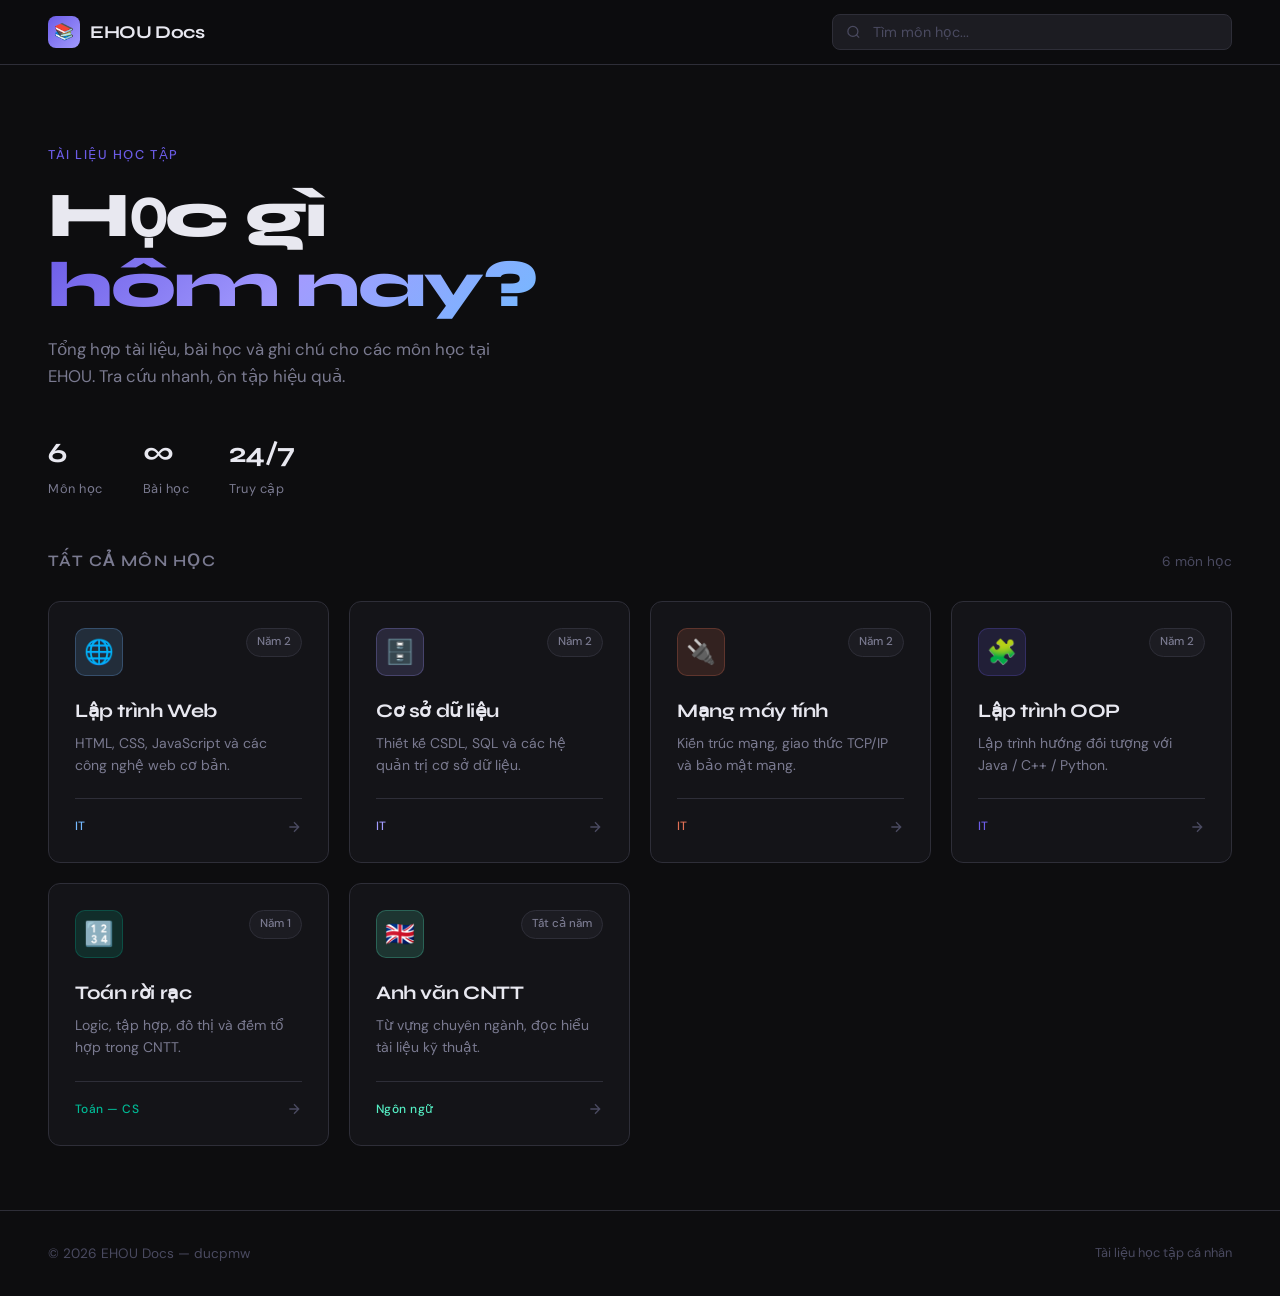
==== index.html @ 604a4f63 "init: EHOU Docs — static learning site Full project setup: homepage with subject card grid, 6 subjec" ====
<!DOCTYPE html>
<html lang="vi">
<head>
  <meta charset="UTF-8" />
  <meta name="viewport" content="width=device-width, initial-scale=1.0" />
  <title>EHOU Docs — Tài liệu học tập</title>
  <meta name="description" content="Website tài liệu học tập cá nhân — ôn tập nhanh, tra cứu dễ." />
  <link rel="icon" href="data:image/svg+xml,<svg xmlns='http://www.w3.org/2000/svg' viewBox='0 0 100 100'><text y='.9em' font-size='90'>📚</text></svg>" />
  <link rel="stylesheet" href="assets/css/global.css" />
  <link rel="stylesheet" href="assets/css/home.css" />
</head>
<body>

<header class="site-header">
  <div class="header-inner">
    <a href="/" class="logo">
      <div class="logo-icon">📚</div>
      EHOU Docs
    </a>
    <div class="search-wrapper">
      <svg class="search-icon" width="15" height="15" viewBox="0 0 24 24" fill="none" stroke="currentColor" stroke-width="2">
        <circle cx="11" cy="11" r="8"/><path d="m21 21-4.35-4.35"/>
      </svg>
      <input type="text" id="search-input" placeholder="Tìm môn học..." autocomplete="off" spellcheck="false" />
    </div>
  </div>
</header>

<main>
  <section class="hero">
    <p class="hero-eyebrow">Tài liệu học tập</p>
    <h1 class="hero-title">Học gì<br /><span>hôm nay?</span></h1>
    <p class="hero-sub">Tổng hợp tài liệu, bài học và ghi chú cho các môn học tại EHOU. Tra cứu nhanh, ôn tập hiệu quả.</p>
    <div class="stats-row">
      <div class="stat">
        <span class="stat-number" id="stat-subjects">0</span>
        <span class="stat-label">Môn học</span>
      </div>
      <div class="stat">
        <span class="stat-number">∞</span>
        <span class="stat-label">Bài học</span>
      </div>
      <div class="stat">
        <span class="stat-number">24/7</span>
        <span class="stat-label">Truy cập</span>
      </div>
    </div>
  </section>

  <section class="subjects-section">
    <div class="section-header">
      <span class="section-title">Tất cả môn học</span>
      <span id="subjects-count"></span>
    </div>

    <div class="subjects-grid" id="subjects-grid">

      <!-- Lập trình Web -->
      <a href="subjects/web-programming.html" class="subject-card" style="--card-accent: var(--accent-cs)">
        <div class="card-top">
          <div class="card-icon">🌐</div>
          <span class="card-badge">Năm 2</span>
        </div>
        <div class="card-name">Lập trình Web</div>
        <div class="card-desc">HTML, CSS, JavaScript và các công nghệ web cơ bản.</div>
        <div class="card-footer">
          <span class="card-tag">IT</span>
          <svg class="card-arrow" width="16" height="16" viewBox="0 0 24 24" fill="none" stroke="currentColor" stroke-width="2"><path d="M5 12h14M12 5l7 7-7 7"/></svg>
        </div>
      </a>

      <!-- Cơ sở dữ liệu -->
      <a href="subjects/database.html" class="subject-card" style="--card-accent: var(--accent-econ)">
        <div class="card-top">
          <div class="card-icon">🗄️</div>
          <span class="card-badge">Năm 2</span>
        </div>
        <div class="card-name">Cơ sở dữ liệu</div>
        <div class="card-desc">Thiết kế CSDL, SQL và các hệ quản trị cơ sở dữ liệu.</div>
        <div class="card-footer">
          <span class="card-tag">IT</span>
          <svg class="card-arrow" width="16" height="16" viewBox="0 0 24 24" fill="none" stroke="currentColor" stroke-width="2"><path d="M5 12h14M12 5l7 7-7 7"/></svg>
        </div>
      </a>

      <!-- Mạng máy tính -->
      <a href="subjects/networking.html" class="subject-card" style="--card-accent: var(--accent-physics)">
        <div class="card-top">
          <div class="card-icon">🔌</div>
          <span class="card-badge">Năm 2</span>
        </div>
        <div class="card-name">Mạng máy tính</div>
        <div class="card-desc">Kiến trúc mạng, giao thức TCP/IP và bảo mật mạng.</div>
        <div class="card-footer">
          <span class="card-tag">IT</span>
          <svg class="card-arrow" width="16" height="16" viewBox="0 0 24 24" fill="none" stroke="currentColor" stroke-width="2"><path d="M5 12h14M12 5l7 7-7 7"/></svg>
        </div>
      </a>

      <!-- Lập trình hướng đối tượng -->
      <a href="subjects/oop.html" class="subject-card" style="--card-accent: var(--accent-math)">
        <div class="card-top">
          <div class="card-icon">🧩</div>
          <span class="card-badge">Năm 2</span>
        </div>
        <div class="card-name">Lập trình OOP</div>
        <div class="card-desc">Lập trình hướng đối tượng với Java / C++ / Python.</div>
        <div class="card-footer">
          <span class="card-tag">IT</span>
          <svg class="card-arrow" width="16" height="16" viewBox="0 0 24 24" fill="none" stroke="currentColor" stroke-width="2"><path d="M5 12h14M12 5l7 7-7 7"/></svg>
        </div>
      </a>

      <!-- Toán rời rạc -->
      <a href="subjects/discrete-math.html" class="subject-card" style="--card-accent: var(--accent-english)">
        <div class="card-top">
          <div class="card-icon">🔢</div>
          <span class="card-badge">Năm 1</span>
        </div>
        <div class="card-name">Toán rời rạc</div>
        <div class="card-desc">Logic, tập hợp, đồ thị và đếm tổ hợp trong CNTT.</div>
        <div class="card-footer">
          <span class="card-tag">Toán — CS</span>
          <svg class="card-arrow" width="16" height="16" viewBox="0 0 24 24" fill="none" stroke="currentColor" stroke-width="2"><path d="M5 12h14M12 5l7 7-7 7"/></svg>
        </div>
      </a>

      <!-- Anh văn chuyên ngành -->
      <a href="subjects/english-it.html" class="subject-card" style="--card-accent: var(--accent-bio)">
        <div class="card-top">
          <div class="card-icon">🇬🇧</div>
          <span class="card-badge">Tất cả năm</span>
        </div>
        <div class="card-name">Anh văn CNTT</div>
        <div class="card-desc">Từ vựng chuyên ngành, đọc hiểu tài liệu kỹ thuật.</div>
        <div class="card-footer">
          <span class="card-tag">Ngôn ngữ</span>
          <svg class="card-arrow" width="16" height="16" viewBox="0 0 24 24" fill="none" stroke="currentColor" stroke-width="2"><path d="M5 12h14M12 5l7 7-7 7"/></svg>
        </div>
      </a>

    </div>

    <div class="no-results">
      <div class="no-results-icon">🔍</div>
      <h3>Không tìm thấy</h3>
      <p>Thử từ khóa khác hoặc kiểm tra chính tả.</p>
    </div>
  </section>
</main>

<footer class="site-footer">
  <div class="footer-inner">
    <span class="footer-copy">© <span id="footer-year"></span> EHOU Docs — ducpmw</span>
    <span class="footer-meta">Tài liệu học tập cá nhân</span>
  </div>
</footer>

<script src="assets/js/main.js"></script>
<script>
  document.getElementById('footer-year').textContent = new Date().getFullYear();
  const cards = document.querySelectorAll('.subject-card');
  document.getElementById('stat-subjects').textContent = cards.length;
  document.getElementById('subjects-count').textContent = `${cards.length} môn học`;
</script>

</body>
</html>
---- assets/css/global.css ----
@import url('https://fonts.googleapis.com/css2?family=Syne:wght@400;500;600;700;800&family=DM+Sans:ital,opsz,wght@0,9..40,300;0,9..40,400;0,9..40,500;1,9..40,300&display=swap');

*, *::before, *::after {
  box-sizing: border-box;
  margin: 0;
  padding: 0;
}

:root {
  --bg: #0d0d0f;
  --bg-2: #141418;
  --bg-3: #1c1c22;
  --surface: #22222a;
  --border: #2e2e38;
  --text: #e8e8f0;
  --text-muted: #7a7a90;
  --text-dim: #4a4a60;

  --accent-math: #6c5ce7;
  --accent-english: #00b894;
  --accent-physics: #e17055;
  --accent-chemistry: #fd79a8;
  --accent-history: #fdcb6e;
  --accent-bio: #55efc4;
  --accent-cs: #74b9ff;
  --accent-econ: #a29bfe;

  --font-display: 'Syne', sans-serif;
  --font-body: 'DM Sans', sans-serif;

  --radius: 12px;
  --radius-sm: 8px;
  --transition: 0.2s ease;
}

html {
  scroll-behavior: smooth;
}

body {
  background: var(--bg);
  color: var(--text);
  font-family: var(--font-body);
  font-size: 16px;
  line-height: 1.6;
  min-height: 100vh;
  -webkit-font-smoothing: antialiased;
  -moz-osx-font-smoothing: grayscale;
}

a {
  color: inherit;
  text-decoration: none;
}

img, svg {
  display: block;
  max-width: 100%;
}

::selection {
  background: rgba(108, 92, 231, 0.3);
  color: var(--text);
}

::-webkit-scrollbar {
  width: 6px;
}
::-webkit-scrollbar-track {
  background: var(--bg);
}
::-webkit-scrollbar-thumb {
  background: var(--border);
  border-radius: 3px;
}
::-webkit-scrollbar-thumb:hover {
  background: var(--text-dim);
}
---- assets/css/home.css ----
.site-header {
  position: sticky;
  top: 0;
  z-index: 100;
  background: rgba(13, 13, 15, 0.85);
  backdrop-filter: blur(16px);
  -webkit-backdrop-filter: blur(16px);
  border-bottom: 1px solid var(--border);
  padding: 0 clamp(1.25rem, 5vw, 3rem);
}

.header-inner {
  max-width: 1280px;
  margin: 0 auto;
  height: 64px;
  display: flex;
  align-items: center;
  justify-content: space-between;
  gap: 1.5rem;
}

.logo {
  display: flex;
  align-items: center;
  gap: 0.625rem;
  font-family: var(--font-display);
  font-weight: 700;
  font-size: 1.125rem;
  letter-spacing: -0.02em;
  flex-shrink: 0;
}

.logo-icon {
  width: 32px;
  height: 32px;
  background: linear-gradient(135deg, #6c5ce7, #a29bfe);
  border-radius: 8px;
  display: flex;
  align-items: center;
  justify-content: center;
  font-size: 1rem;
}

.search-wrapper {
  position: relative;
  flex: 1;
  max-width: 400px;
}

.search-icon {
  position: absolute;
  left: 0.875rem;
  top: 50%;
  transform: translateY(-50%);
  color: var(--text-dim);
  pointer-events: none;
}

#search-input {
  width: 100%;
  background: var(--bg-3);
  border: 1px solid var(--border);
  border-radius: var(--radius-sm);
  padding: 0.5rem 0.875rem 0.5rem 2.5rem;
  color: var(--text);
  font-family: var(--font-body);
  font-size: 0.9rem;
  outline: none;
  transition: border-color var(--transition), background var(--transition);
}

#search-input::placeholder {
  color: var(--text-dim);
}

#search-input:focus {
  border-color: var(--accent-math);
  background: var(--bg-2);
}

/* Hero */
.hero {
  padding: clamp(3rem, 8vw, 5rem) clamp(1.25rem, 5vw, 3rem) clamp(2rem, 5vw, 3rem);
  max-width: 1280px;
  margin: 0 auto;
}

.hero-eyebrow {
  font-size: 0.8rem;
  font-weight: 500;
  letter-spacing: 0.12em;
  text-transform: uppercase;
  color: var(--accent-math);
  margin-bottom: 1rem;
}

.hero-title {
  font-family: var(--font-display);
  font-size: clamp(2.5rem, 6vw, 4rem);
  font-weight: 800;
  line-height: 1.08;
  letter-spacing: -0.03em;
  color: var(--text);
  margin-bottom: 1rem;
}

.hero-title span {
  background: linear-gradient(135deg, #6c5ce7 0%, #a29bfe 50%, #74b9ff 100%);
  -webkit-background-clip: text;
  -webkit-text-fill-color: transparent;
  background-clip: text;
}

.hero-sub {
  font-size: 1.05rem;
  color: var(--text-muted);
  max-width: 480px;
  line-height: 1.65;
}

/* Stats row */
.stats-row {
  display: flex;
  gap: 2.5rem;
  margin-top: 2.5rem;
  flex-wrap: wrap;
}

.stat {
  display: flex;
  flex-direction: column;
  gap: 0.2rem;
}

.stat-number {
  font-family: var(--font-display);
  font-size: 1.75rem;
  font-weight: 700;
  color: var(--text);
  letter-spacing: -0.03em;
}

.stat-label {
  font-size: 0.8rem;
  color: var(--text-muted);
  letter-spacing: 0.04em;
}

/* Subject grid */
.subjects-section {
  padding: 0 clamp(1.25rem, 5vw, 3rem) clamp(3rem, 6vw, 4rem);
  max-width: 1280px;
  margin: 0 auto;
}

.section-header {
  display: flex;
  align-items: baseline;
  justify-content: space-between;
  margin-bottom: 1.75rem;
  gap: 1rem;
}

.section-title {
  font-family: var(--font-display);
  font-size: 1rem;
  font-weight: 600;
  letter-spacing: 0.08em;
  text-transform: uppercase;
  color: var(--text-muted);
}

#subjects-count {
  font-size: 0.85rem;
  color: var(--text-dim);
}

.subjects-grid {
  display: grid;
  grid-template-columns: repeat(auto-fill, minmax(280px, 1fr));
  gap: 1.25rem;
}

/* Subject card */
.subject-card {
  position: relative;
  background: var(--bg-2);
  border: 1px solid var(--border);
  border-radius: var(--radius);
  padding: 1.625rem;
  cursor: pointer;
  display: block;
  overflow: hidden;
  transition: transform var(--transition), border-color var(--transition), box-shadow var(--transition);
}

.subject-card::before {
  content: '';
  position: absolute;
  inset: 0;
  background: var(--card-accent, var(--accent-math));
  opacity: 0;
  transition: opacity var(--transition);
  border-radius: inherit;
}

.subject-card:hover {
  transform: translateY(-3px);
  border-color: var(--card-accent, var(--accent-math));
  box-shadow: 0 8px 32px rgba(0, 0, 0, 0.4), 0 0 0 1px var(--card-accent, var(--accent-math));
}

.subject-card:hover::before {
  opacity: 0.04;
}

.card-top {
  display: flex;
  align-items: flex-start;
  justify-content: space-between;
  margin-bottom: 1.25rem;
}

.card-icon {
  width: 48px;
  height: 48px;
  border-radius: 10px;
  background: color-mix(in srgb, var(--card-accent, var(--accent-math)) 15%, transparent);
  display: flex;
  align-items: center;
  justify-content: center;
  font-size: 1.5rem;
  border: 1px solid color-mix(in srgb, var(--card-accent, var(--accent-math)) 25%, transparent);
}

.card-badge {
  font-size: 0.72rem;
  font-weight: 500;
  padding: 0.25rem 0.625rem;
  border-radius: 999px;
  background: var(--bg-3);
  color: var(--text-muted);
  border: 1px solid var(--border);
  white-space: nowrap;
}

.card-name {
  font-family: var(--font-display);
  font-size: 1.2rem;
  font-weight: 700;
  color: var(--text);
  margin-bottom: 0.375rem;
  letter-spacing: -0.02em;
}

.card-desc {
  font-size: 0.875rem;
  color: var(--text-muted);
  line-height: 1.55;
}

.card-footer {
  display: flex;
  align-items: center;
  justify-content: space-between;
  margin-top: 1.375rem;
  padding-top: 1.125rem;
  border-top: 1px solid var(--border);
}

.card-tag {
  font-size: 0.75rem;
  color: var(--card-accent, var(--accent-math));
  font-weight: 500;
  letter-spacing: 0.04em;
}

.card-arrow {
  color: var(--text-dim);
  transition: transform var(--transition), color var(--transition);
}

.subject-card:hover .card-arrow {
  transform: translateX(4px);
  color: var(--card-accent, var(--accent-math));
}

/* No results */
.no-results {
  display: none;
  text-align: center;
  padding: 4rem 1rem;
  color: var(--text-muted);
}

.no-results.visible {
  display: block;
}

.no-results-icon {
  font-size: 3rem;
  margin-bottom: 1rem;
}

.no-results h3 {
  font-family: var(--font-display);
  font-size: 1.25rem;
  margin-bottom: 0.5rem;
  color: var(--text);
}

/* Footer */
.site-footer {
  border-top: 1px solid var(--border);
  padding: 2rem clamp(1.25rem, 5vw, 3rem);
  margin-top: auto;
}

.footer-inner {
  max-width: 1280px;
  margin: 0 auto;
  display: flex;
  align-items: center;
  justify-content: space-between;
  gap: 1rem;
  flex-wrap: wrap;
}

.footer-copy {
  font-size: 0.85rem;
  color: var(--text-dim);
}

.footer-meta {
  font-size: 0.8rem;
  color: var(--text-dim);
}

/* Animations */
@keyframes fadeUp {
  from { opacity: 0; transform: translateY(16px); }
  to { opacity: 1; transform: translateY(0); }
}

.subject-card {
  animation: fadeUp 0.4s ease both;
}

/* Responsive */
@media (max-width: 640px) {
  .hero-title { font-size: clamp(2rem, 8vw, 2.5rem); }
  .stats-row { gap: 1.5rem; }
  .subjects-grid { grid-template-columns: 1fr; }
  .search-wrapper { display: none; }
}
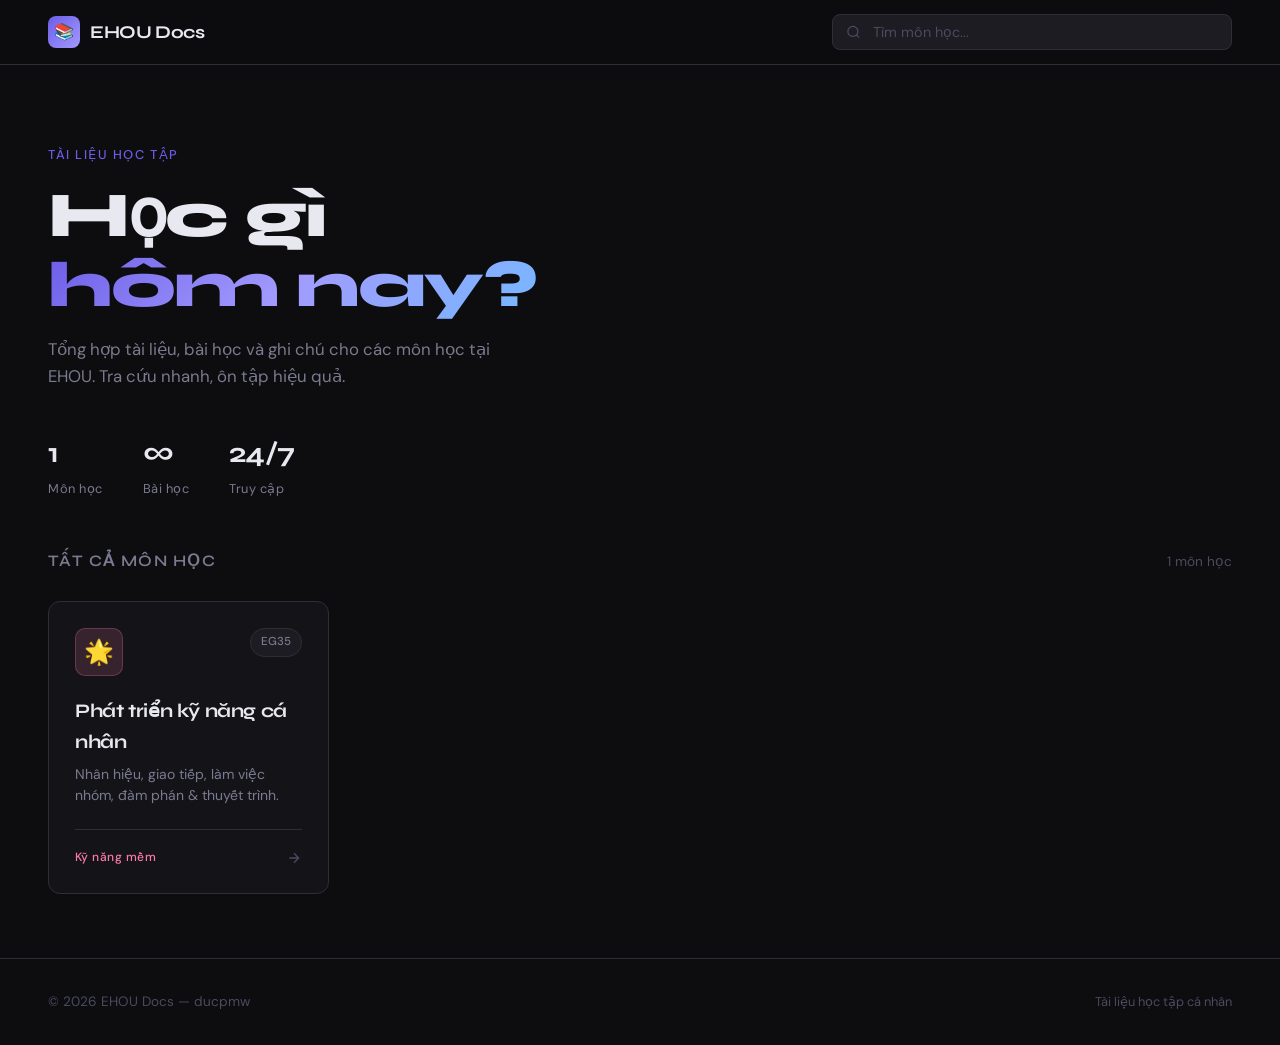
==== commit 463b78a5: "feat: thêm môn EG35 — Phát triển kỹ năng cá nhân Xóa 6 môn mẫu, thêm trang EG35 với 13 mục từ nội du" ====
--- a/index.html
+++ b/index.html
@@ -55,86 +55,16 @@
 
     <div class="subjects-grid" id="subjects-grid">
 
-      <!-- Lập trình Web -->
-      <a href="subjects/web-programming.html" class="subject-card" style="--card-accent: var(--accent-cs)">
+      <!-- EG35 Phát triển kỹ năng cá nhân -->
+      <a href="subjects/eg35.html" class="subject-card" style="--card-accent: var(--accent-chemistry)">
         <div class="card-top">
-          <div class="card-icon">🌐</div>
-          <span class="card-badge">Năm 2</span>
+          <div class="card-icon">🌟</div>
+          <span class="card-badge">EG35</span>
         </div>
-        <div class="card-name">Lập trình Web</div>
-        <div class="card-desc">HTML, CSS, JavaScript và các công nghệ web cơ bản.</div>
+        <div class="card-name">Phát triển kỹ năng cá nhân</div>
+        <div class="card-desc">Nhân hiệu, giao tiếp, làm việc nhóm, đàm phán & thuyết trình.</div>
         <div class="card-footer">
-          <span class="card-tag">IT</span>
-          <svg class="card-arrow" width="16" height="16" viewBox="0 0 24 24" fill="none" stroke="currentColor" stroke-width="2"><path d="M5 12h14M12 5l7 7-7 7"/></svg>
-        </div>
-      </a>
-
-      <!-- Cơ sở dữ liệu -->
-      <a href="subjects/database.html" class="subject-card" style="--card-accent: var(--accent-econ)">
-        <div class="card-top">
-          <div class="card-icon">🗄️</div>
-          <span class="card-badge">Năm 2</span>
-        </div>
-        <div class="card-name">Cơ sở dữ liệu</div>
-        <div class="card-desc">Thiết kế CSDL, SQL và các hệ quản trị cơ sở dữ liệu.</div>
-        <div class="card-footer">
-          <span class="card-tag">IT</span>
-          <svg class="card-arrow" width="16" height="16" viewBox="0 0 24 24" fill="none" stroke="currentColor" stroke-width="2"><path d="M5 12h14M12 5l7 7-7 7"/></svg>
-        </div>
-      </a>
-
-      <!-- Mạng máy tính -->
-      <a href="subjects/networking.html" class="subject-card" style="--card-accent: var(--accent-physics)">
-        <div class="card-top">
-          <div class="card-icon">🔌</div>
-          <span class="card-badge">Năm 2</span>
-        </div>
-        <div class="card-name">Mạng máy tính</div>
-        <div class="card-desc">Kiến trúc mạng, giao thức TCP/IP và bảo mật mạng.</div>
-        <div class="card-footer">
-          <span class="card-tag">IT</span>
-          <svg class="card-arrow" width="16" height="16" viewBox="0 0 24 24" fill="none" stroke="currentColor" stroke-width="2"><path d="M5 12h14M12 5l7 7-7 7"/></svg>
-        </div>
-      </a>
-
-      <!-- Lập trình hướng đối tượng -->
-      <a href="subjects/oop.html" class="subject-card" style="--card-accent: var(--accent-math)">
-        <div class="card-top">
-          <div class="card-icon">🧩</div>
-          <span class="card-badge">Năm 2</span>
-        </div>
-        <div class="card-name">Lập trình OOP</div>
-        <div class="card-desc">Lập trình hướng đối tượng với Java / C++ / Python.</div>
-        <div class="card-footer">
-          <span class="card-tag">IT</span>
-          <svg class="card-arrow" width="16" height="16" viewBox="0 0 24 24" fill="none" stroke="currentColor" stroke-width="2"><path d="M5 12h14M12 5l7 7-7 7"/></svg>
-        </div>
-      </a>
-
-      <!-- Toán rời rạc -->
-      <a href="subjects/discrete-math.html" class="subject-card" style="--card-accent: var(--accent-english)">
-        <div class="card-top">
-          <div class="card-icon">🔢</div>
-          <span class="card-badge">Năm 1</span>
-        </div>
-        <div class="card-name">Toán rời rạc</div>
-        <div class="card-desc">Logic, tập hợp, đồ thị và đếm tổ hợp trong CNTT.</div>
-        <div class="card-footer">
-          <span class="card-tag">Toán — CS</span>
-          <svg class="card-arrow" width="16" height="16" viewBox="0 0 24 24" fill="none" stroke="currentColor" stroke-width="2"><path d="M5 12h14M12 5l7 7-7 7"/></svg>
-        </div>
-      </a>
-
-      <!-- Anh văn chuyên ngành -->
-      <a href="subjects/english-it.html" class="subject-card" style="--card-accent: var(--accent-bio)">
-        <div class="card-top">
-          <div class="card-icon">🇬🇧</div>
-          <span class="card-badge">Tất cả năm</span>
-        </div>
-        <div class="card-name">Anh văn CNTT</div>
-        <div class="card-desc">Từ vựng chuyên ngành, đọc hiểu tài liệu kỹ thuật.</div>
-        <div class="card-footer">
-          <span class="card-tag">Ngôn ngữ</span>
+          <span class="card-tag">Kỹ năng mềm</span>
           <svg class="card-arrow" width="16" height="16" viewBox="0 0 24 24" fill="none" stroke="currentColor" stroke-width="2"><path d="M5 12h14M12 5l7 7-7 7"/></svg>
         </div>
       </a>
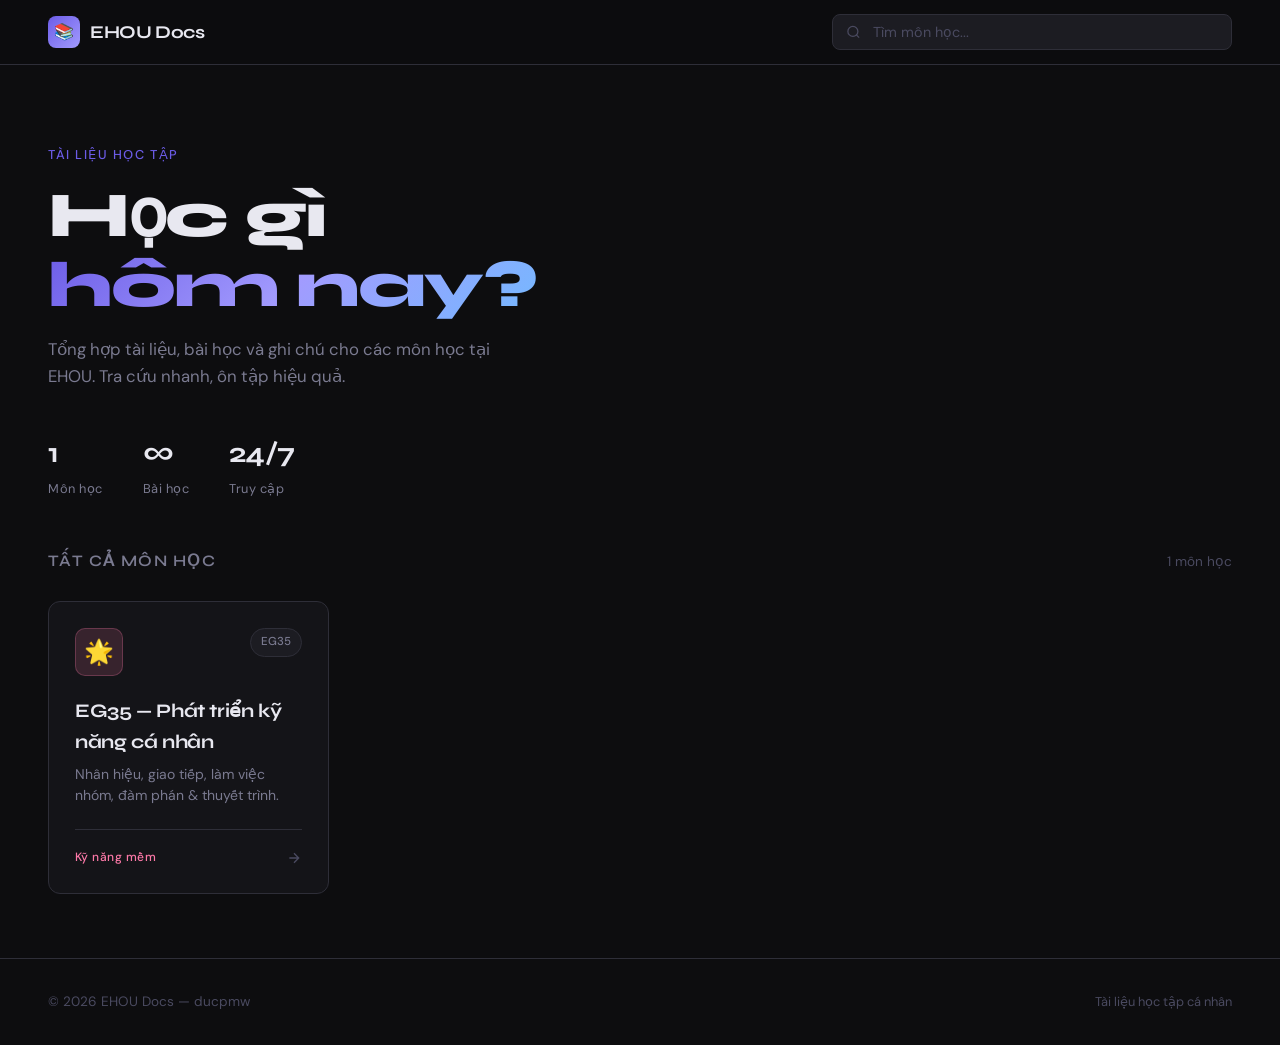
==== commit bbdbc74f: "fix: card title hiển thị ngắn gọn dạng EG35 — tên môn" ====
--- a/index.html
+++ b/index.html
@@ -61,7 +61,7 @@
           <div class="card-icon">🌟</div>
           <span class="card-badge">EG35</span>
         </div>
-        <div class="card-name">Phát triển kỹ năng cá nhân</div>
+        <div class="card-name">EG35 — Phát triển kỹ năng cá nhân</div>
         <div class="card-desc">Nhân hiệu, giao tiếp, làm việc nhóm, đàm phán & thuyết trình.</div>
         <div class="card-footer">
           <span class="card-tag">Kỹ năng mềm</span>
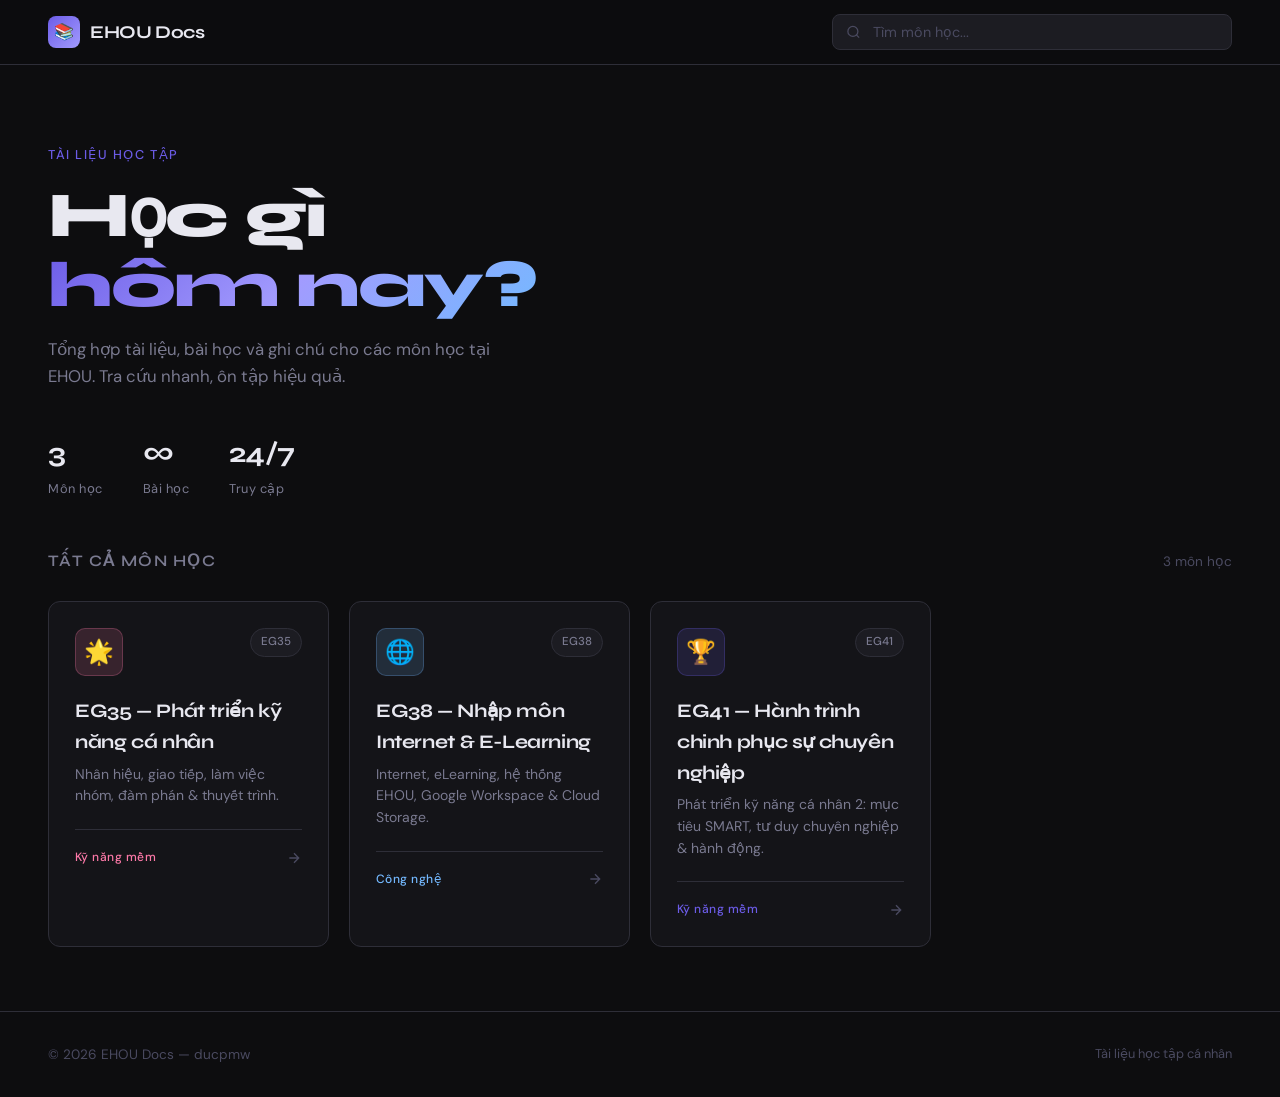
==== commit c92b18fb: "feat: thêm môn EG38 và EG41 Co-Authored-By: Claude Sonnet 4.6 <noreply@anthropic.com>" ====
--- a/index.html
+++ b/index.html
@@ -69,6 +69,34 @@
         </div>
       </a>
 
+      <!-- EG38 Nhập môn Internet & E-Learning -->
+      <a href="subjects/eg38.html" class="subject-card" style="--card-accent: var(--accent-cs)">
+        <div class="card-top">
+          <div class="card-icon">🌐</div>
+          <span class="card-badge">EG38</span>
+        </div>
+        <div class="card-name">EG38 — Nhập môn Internet & E-Learning</div>
+        <div class="card-desc">Internet, eLearning, hệ thống EHOU, Google Workspace & Cloud Storage.</div>
+        <div class="card-footer">
+          <span class="card-tag">Công nghệ</span>
+          <svg class="card-arrow" width="16" height="16" viewBox="0 0 24 24" fill="none" stroke="currentColor" stroke-width="2"><path d="M5 12h14M12 5l7 7-7 7"/></svg>
+        </div>
+      </a>
+
+      <!-- EG41 Hành trình chinh phục sự chuyên nghiệp -->
+      <a href="subjects/eg41.html" class="subject-card" style="--card-accent: var(--accent-math)">
+        <div class="card-top">
+          <div class="card-icon">🏆</div>
+          <span class="card-badge">EG41</span>
+        </div>
+        <div class="card-name">EG41 — Hành trình chinh phục sự chuyên nghiệp</div>
+        <div class="card-desc">Phát triển kỹ năng cá nhân 2: mục tiêu SMART, tư duy chuyên nghiệp & hành động.</div>
+        <div class="card-footer">
+          <span class="card-tag">Kỹ năng mềm</span>
+          <svg class="card-arrow" width="16" height="16" viewBox="0 0 24 24" fill="none" stroke="currentColor" stroke-width="2"><path d="M5 12h14M12 5l7 7-7 7"/></svg>
+        </div>
+      </a>
+
     </div>
 
     <div class="no-results">
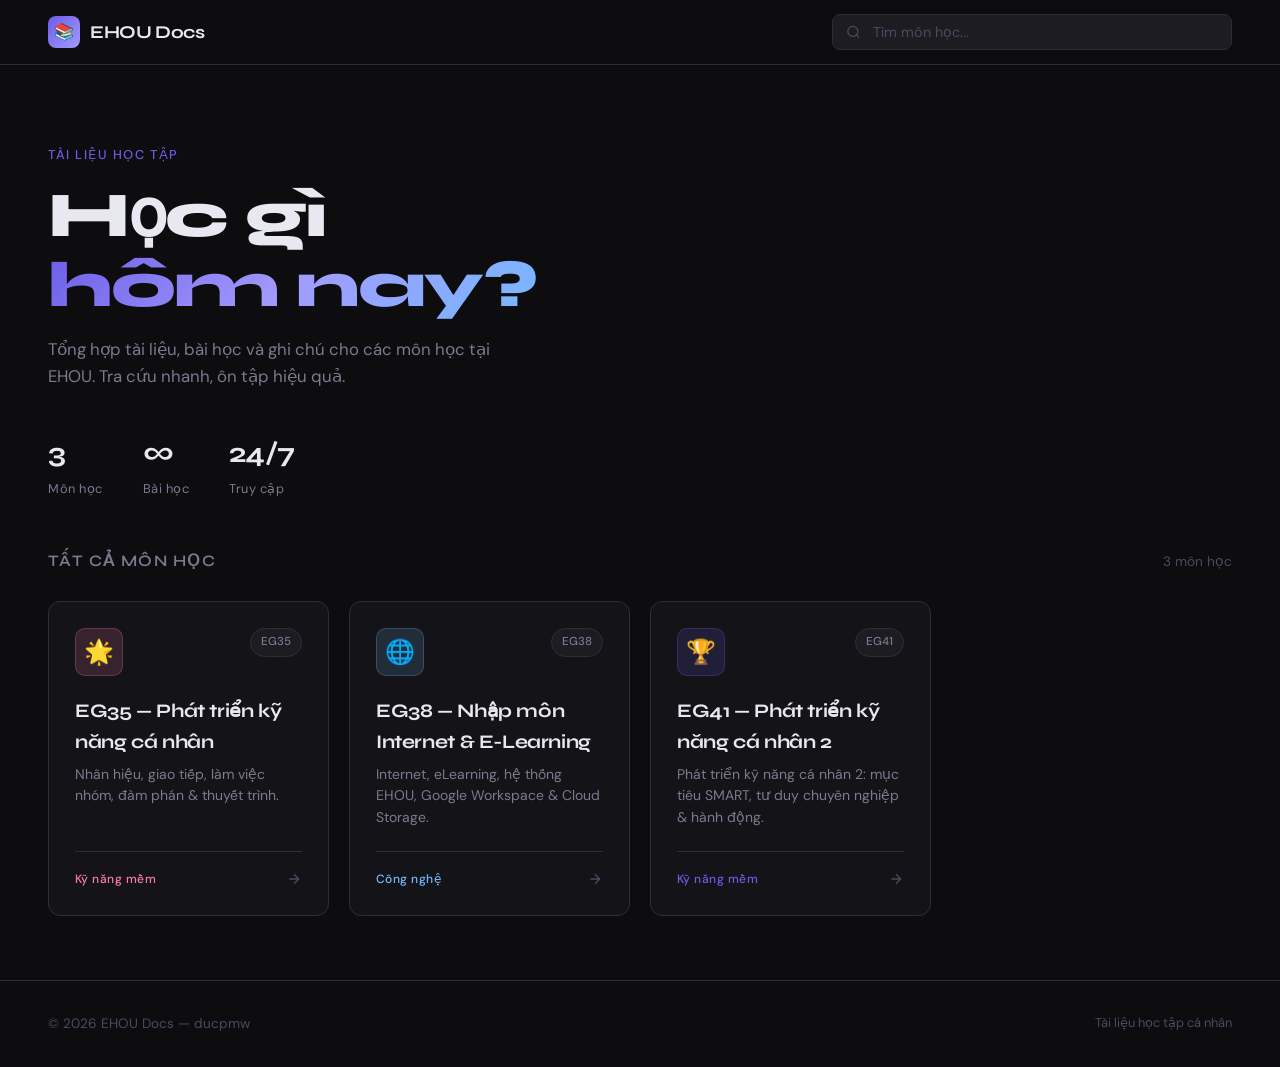
==== commit f790ed45: "fix: sửa title EG41 thành Phát triển kỹ năng cá nhân 2" ====
--- a/index.html
+++ b/index.html
@@ -89,7 +89,7 @@
           <div class="card-icon">🏆</div>
           <span class="card-badge">EG41</span>
         </div>
-        <div class="card-name">EG41 — Hành trình chinh phục sự chuyên nghiệp</div>
+        <div class="card-name">EG41 — Phát triển kỹ năng cá nhân 2</div>
         <div class="card-desc">Phát triển kỹ năng cá nhân 2: mục tiêu SMART, tư duy chuyên nghiệp & hành động.</div>
         <div class="card-footer">
           <span class="card-tag">Kỹ năng mềm</span>
--- a/assets/css/home.css
+++ b/assets/css/home.css
@@ -189,7 +189,8 @@
   border-radius: var(--radius);
   padding: 1.625rem;
   cursor: pointer;
-  display: block;
+  display: flex;
+  flex-direction: column;
   overflow: hidden;
   transition: transform var(--transition), border-color var(--transition), box-shadow var(--transition);
 }
@@ -257,13 +258,14 @@
   font-size: 0.875rem;
   color: var(--text-muted);
   line-height: 1.55;
+  padding-bottom: 1.375rem;
 }
 
 .card-footer {
   display: flex;
   align-items: center;
   justify-content: space-between;
-  margin-top: 1.375rem;
+  margin-top: auto;
   padding-top: 1.125rem;
   border-top: 1px solid var(--border);
 }
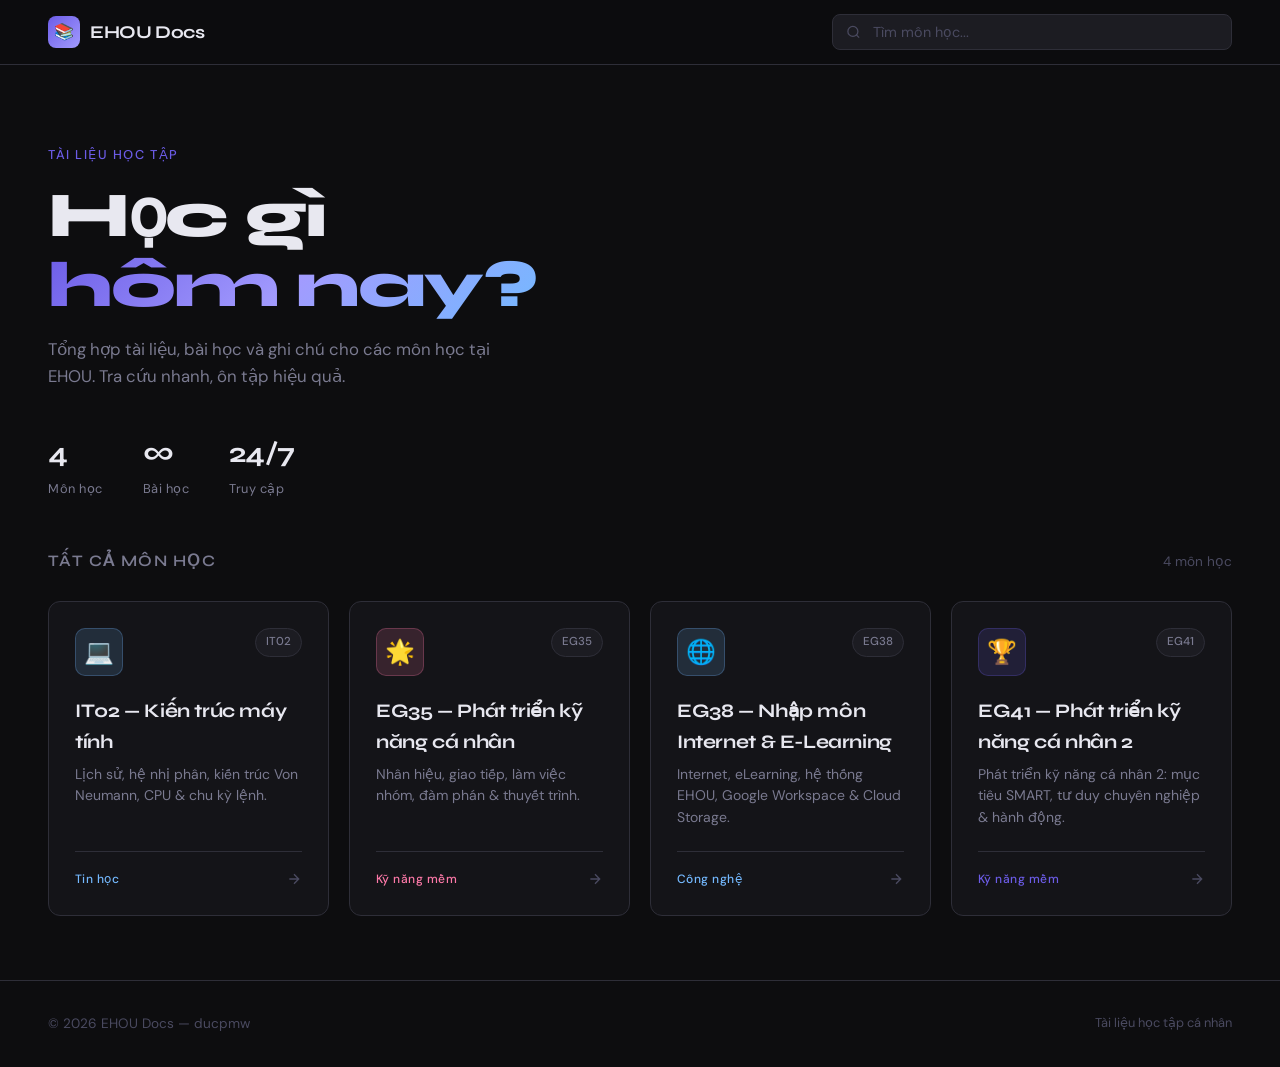
==== commit 994c51fc: "feat: thêm môn IT02 — Kiến trúc máy tính - Tạo subjects/it02.html với 13 mục nội dung đầy đủ từ Bài " ====
--- a/index.html
+++ b/index.html
@@ -54,6 +54,20 @@
     </div>
 
     <div class="subjects-grid" id="subjects-grid">
+
+      <!-- IT02 Kiến trúc máy tính -->
+      <a href="subjects/it02.html" class="subject-card" style="--card-accent: var(--accent-cs)">
+        <div class="card-top">
+          <div class="card-icon">💻</div>
+          <span class="card-badge">IT02</span>
+        </div>
+        <div class="card-name">IT02 — Kiến trúc máy tính</div>
+        <div class="card-desc">Lịch sử, hệ nhị phân, kiến trúc Von Neumann, CPU & chu kỳ lệnh.</div>
+        <div class="card-footer">
+          <span class="card-tag">Tin học</span>
+          <svg class="card-arrow" width="16" height="16" viewBox="0 0 24 24" fill="none" stroke="currentColor" stroke-width="2"><path d="M5 12h14M12 5l7 7-7 7"/></svg>
+        </div>
+      </a>
 
       <!-- EG35 Phát triển kỹ năng cá nhân -->
       <a href="subjects/eg35.html" class="subject-card" style="--card-accent: var(--accent-chemistry)">
